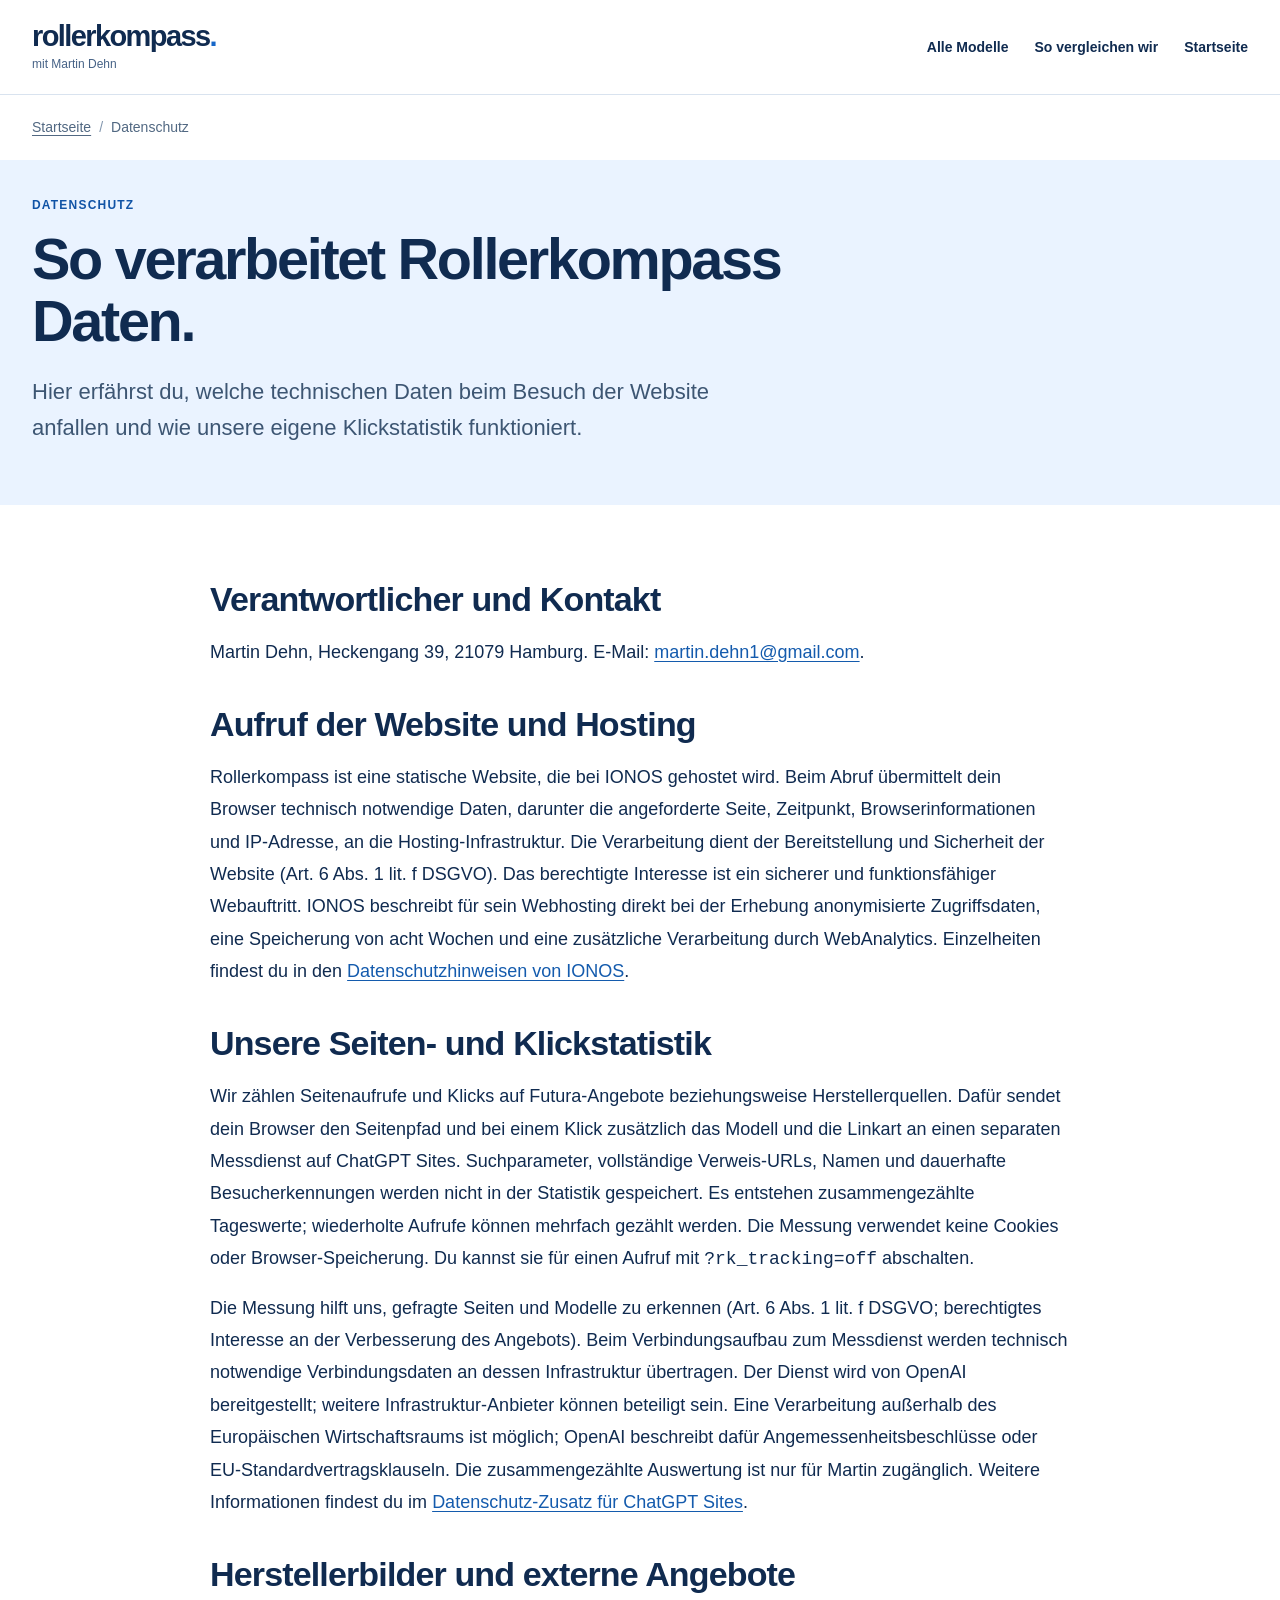
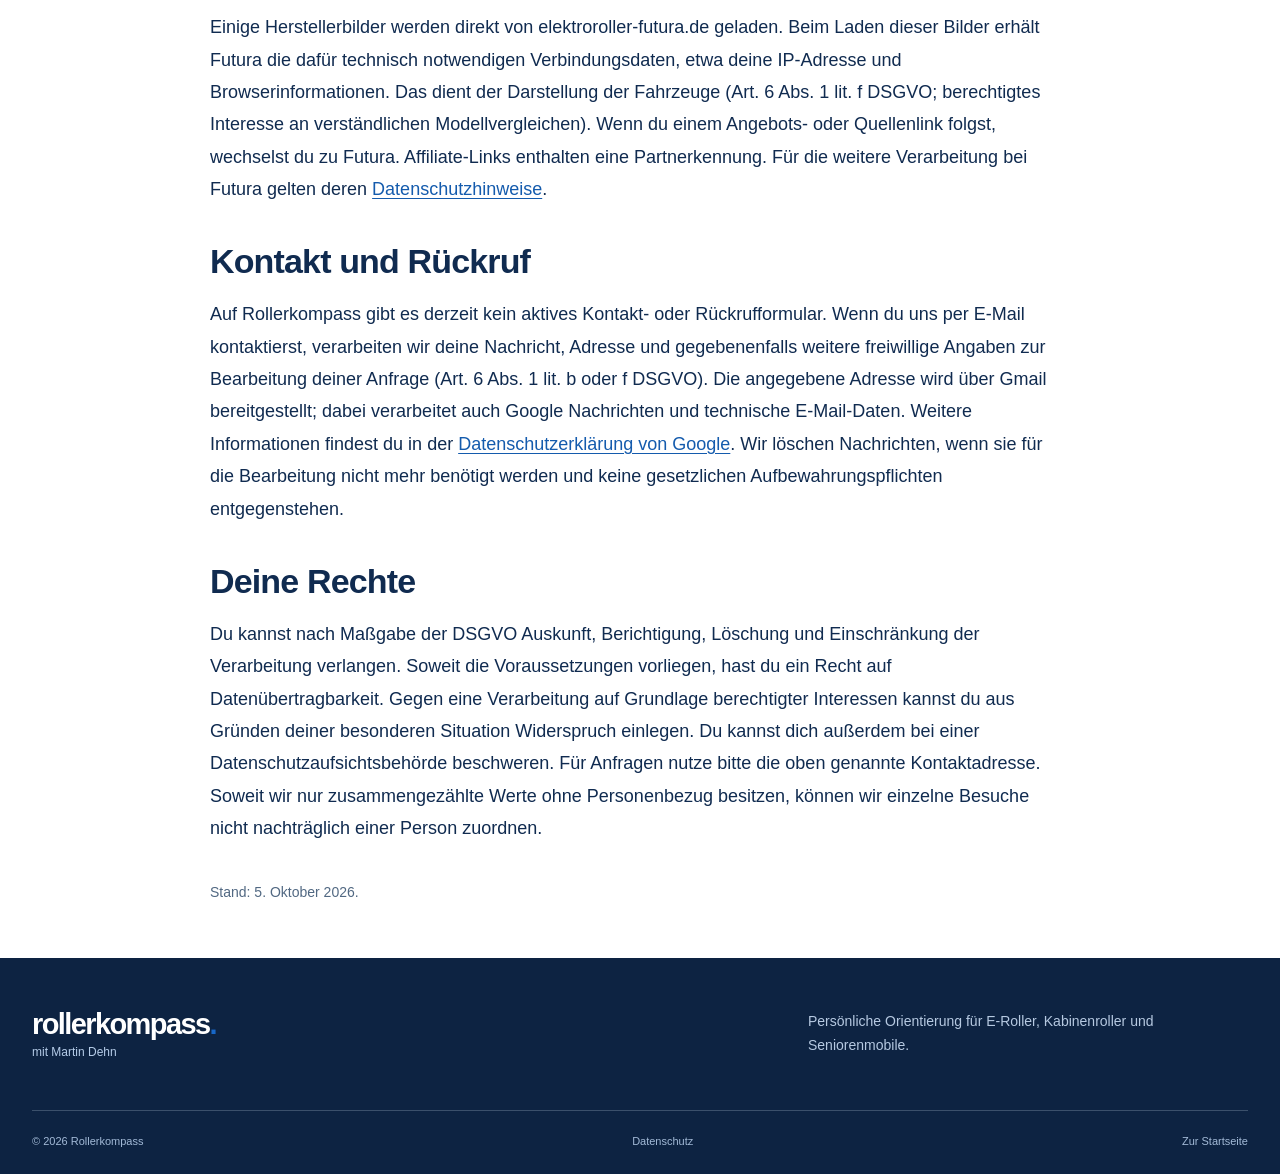
==== datenschutz/index.html @ e36a498e "Publish Rollerkompass privacy notice" ====
<!doctype html>
<html lang="de">
<head>
  <meta charset="utf-8">
  <meta name="viewport" content="width=device-width, initial-scale=1">
  <meta name="robots" content="index,follow">
  <link rel="canonical" href="https://rollerkompass.de/datenschutz/">
  <title>Datenschutz | Rollerkompass</title>
  <meta name="description" content="Informationen zur Datenverarbeitung beim Besuch von Rollerkompass.">
  <link rel="stylesheet" href="/styles.css?v=catalog-20261005b">
</head>
<body>
  <a class="skip-link" href="#inhalt">Zum Inhalt springen</a>
  <header class="page-header"><nav class="nav shell" aria-label="Hauptnavigation"><a class="brand" href="/"><span class="brand-word">rollerkompass<span>.</span></span><small>mit Martin Dehn</small></a><div class="nav-links"><a href="/modelle/">Alle Modelle</a><a href="/so-vergleichen-wir/">So vergleichen wir</a><a href="/">Startseite</a></div></nav></header>
  <main id="inhalt">
    <div class="shell"><nav class="breadcrumbs" aria-label="Brotkrumennavigation"><ol><li><a href="/">Startseite</a></li><li><span aria-current="page">Datenschutz</span></li></ol></nav></div>
    <section class="editorial-hero"><div class="shell"><p class="eyebrow">Datenschutz</p><h1>So verarbeitet Rollerkompass Daten.</h1><p class="editorial-intro">Hier erfährst du, welche technischen Daten beim Besuch der Website anfallen und wie unsere eigene Klickstatistik funktioniert.</p></div></section>
    <div class="shell editorial-body">
      <section><h2>Verantwortlicher und Kontakt</h2><p>Martin Dehn, Heckengang 39, 21079 Hamburg. E-Mail: <a href="mailto:martin.dehn1@gmail.com">martin.dehn1@gmail.com</a>.</p></section>
      <section><h2>Aufruf der Website und Hosting</h2><p>Rollerkompass ist eine statische Website, die bei IONOS gehostet wird. Beim Abruf übermittelt dein Browser technisch notwendige Daten, darunter die angeforderte Seite, Zeitpunkt, Browserinformationen und IP-Adresse, an die Hosting-Infrastruktur. Die Verarbeitung dient der Bereitstellung und Sicherheit der Website (Art. 6 Abs. 1 lit. f DSGVO). Das berechtigte Interesse ist ein sicherer und funktionsfähiger Webauftritt. IONOS beschreibt für sein Webhosting direkt bei der Erhebung anonymisierte Zugriffsdaten, eine Speicherung von acht Wochen und eine zusätzliche Verarbeitung durch WebAnalytics. Einzelheiten findest du in den <a href="https://www.ionos.de/hilfe/datenschutz/datenverarbeitung-durch-ihr-ionos-produktes/ionos-webhosting/" target="_blank" rel="noopener noreferrer">Datenschutzhinweisen von IONOS</a>.</p></section>
      <section><h2>Unsere Seiten- und Klickstatistik</h2><p>Wir zählen Seitenaufrufe und Klicks auf Futura-Angebote beziehungsweise Herstellerquellen. Dafür sendet dein Browser den Seitenpfad und bei einem Klick zusätzlich das Modell und die Linkart an einen separaten Messdienst auf ChatGPT Sites. Suchparameter, vollständige Verweis-URLs, Namen und dauerhafte Besucherkennungen werden nicht in der Statistik gespeichert. Es entstehen zusammengezählte Tageswerte; wiederholte Aufrufe können mehrfach gezählt werden. Die Messung verwendet keine Cookies oder Browser-Speicherung. Du kannst sie für einen Aufruf mit <code>?rk_tracking=off</code> abschalten.</p><p>Die Messung hilft uns, gefragte Seiten und Modelle zu erkennen (Art. 6 Abs. 1 lit. f DSGVO; berechtigtes Interesse an der Verbesserung des Angebots). Beim Verbindungsaufbau zum Messdienst werden technisch notwendige Verbindungsdaten an dessen Infrastruktur übertragen. Der Dienst wird von OpenAI bereitgestellt; weitere Infrastruktur-Anbieter können beteiligt sein. Eine Verarbeitung außerhalb des Europäischen Wirtschaftsraums ist möglich; OpenAI beschreibt dafür Angemessenheitsbeschlüsse oder EU-Standardvertragsklauseln. Die zusammengezählte Auswertung ist nur für Martin zugänglich. Weitere Informationen findest du im <a href="https://openai.com/policies/chatgpt-sites-data-processing-addendum/" target="_blank" rel="noopener noreferrer">Datenschutz-Zusatz für ChatGPT Sites</a>.</p></section>
      <section><h2>Herstellerbilder und externe Angebote</h2><p>Einige Herstellerbilder werden direkt von elektroroller-futura.de geladen. Beim Laden dieser Bilder erhält Futura die dafür technisch notwendigen Verbindungsdaten, etwa deine IP-Adresse und Browserinformationen. Das dient der Darstellung der Fahrzeuge (Art. 6 Abs. 1 lit. f DSGVO; berechtigtes Interesse an verständlichen Modellvergleichen). Wenn du einem Angebots- oder Quellenlink folgst, wechselst du zu Futura. Affiliate-Links enthalten eine Partnerkennung. Für die weitere Verarbeitung bei Futura gelten deren <a href="https://elektroroller-futura.de/info/datenschutzerklaerung" target="_blank" rel="noopener noreferrer">Datenschutzhinweise</a>.</p></section>
      <section><h2>Kontakt und Rückruf</h2><p>Auf Rollerkompass gibt es derzeit kein aktives Kontakt- oder Rückrufformular. Wenn du uns per E-Mail kontaktierst, verarbeiten wir deine Nachricht, Adresse und gegebenenfalls weitere freiwillige Angaben zur Bearbeitung deiner Anfrage (Art. 6 Abs. 1 lit. b oder f DSGVO). Die angegebene Adresse wird über Gmail bereitgestellt; dabei verarbeitet auch Google Nachrichten und technische E-Mail-Daten. Weitere Informationen findest du in der <a href="https://policies.google.com/privacy?hl=de" target="_blank" rel="noopener noreferrer">Datenschutzerklärung von Google</a>. Wir löschen Nachrichten, wenn sie für die Bearbeitung nicht mehr benötigt werden und keine gesetzlichen Aufbewahrungspflichten entgegenstehen.</p></section>
      <section><h2>Deine Rechte</h2><p>Du kannst nach Maßgabe der DSGVO Auskunft, Berichtigung, Löschung und Einschränkung der Verarbeitung verlangen. Soweit die Voraussetzungen vorliegen, hast du ein Recht auf Datenübertragbarkeit. Gegen eine Verarbeitung auf Grundlage berechtigter Interessen kannst du aus Gründen deiner besonderen Situation Widerspruch einlegen. Du kannst dich außerdem bei einer Datenschutzaufsichtsbehörde beschweren. Für Anfragen nutze bitte die oben genannte Kontaktadresse. Soweit wir nur zusammengezählte Werte ohne Personenbezug besitzen, können wir einzelne Besuche nicht nachträglich einer Person zuordnen.</p></section>
      <p class="editorial-note">Stand: 5. Oktober 2026.</p>
    </div>
  </main>
  <footer class="footer"><div class="shell footer-main"><a class="brand footer-brand" href="/"><span class="brand-word">rollerkompass<span>.</span></span><small>mit Martin Dehn</small></a><p>Persönliche Orientierung für E-Roller, Kabinenroller und Seniorenmobile.</p></div><div class="shell footer-bottom"><span>© 2026 Rollerkompass</span><a href="/datenschutz/" aria-current="page">Datenschutz</a><a href="/">Zur Startseite</a></div></footer>
</body>
</html>
---- styles.css ----
/* Rollerkompass — Design 3: persönliche Fahrzeugredaktion. */
* { box-sizing: border-box; }
html { scroll-behavior: smooth; }
body { margin: 0; background: #fff; color: #102b50; -webkit-font-smoothing: antialiased; }
a { color: inherit; text-decoration: none; }
button, input { font: inherit; }
button { color: inherit; cursor: pointer; }
img { max-width: 100%; }
h1, h2, h3, h4, p { overflow-wrap: break-word; }
h1, h2, h3, h4 { margin: 0; }
p { margin: 0 0 16px; }
::selection { background: #1767c8; color: #fff; }
:where(a, button, input, summary):focus-visible { outline: 3px solid #1767c8; outline-offset: 4px; }
.sr-only { position: absolute; width: 1px; height: 1px; padding: 0; margin: -1px; overflow: hidden; clip: rect(0,0,0,0); white-space: nowrap; border: 0; }
.button, .nav-cta, .round-action, .show-all { display: inline-flex; align-items: center; justify-content: center; gap: 12px; padding: 12px 24px; border: 1px solid transparent; font-weight: 750; transition: background .16s, border-color .16s; }
.button-primary, .nav-cta { background: #1767c8; color: #fff; }
.button-primary:hover, .nav-cta:hover { background: #1053a6; }
.button-secondary { background: #fff; border-color: #b7cbe4; color: #1053a6; }
.button-dark { background: #102b50; color: #fff; }
.button-cream { background: #fff; color: #102b50; }
.button-light-on-dark { border-color: #6883a7; color: #fff; }
.button-light-on-dark:hover { background: #ffffff12; }
.compact-button { min-height: 46px; padding: 10px 18px; font-size: 13px; }
.brand { display: flex; white-space: nowrap; }
.brand-word { font-weight: 850; line-height: 1; color: #102b50; }
.brand-word span { color: #1767c8; }
.nav { display: flex; align-items: center; justify-content: space-between; }
.nav-links { display: flex; align-items: center; font-weight: 650; }
.nav-links a:hover { color: #1767c8; }
.hero-copy { min-width: 0; }
.hero h1 { margin: 0; }
.hero h1 span { display: block; }
.hero-actions { display: flex; }
.trust-strip { display: grid; grid-template-columns: repeat(3, 1fr); align-items: center; }

/* Design 3: personal editorial advice, white and confident blue. */
:root {
  --petrol: #102b50;
  --petrol-deep: #0d2342;
  --orange: #1767c8;
  --orange-dark: #1053a6;
  --cream: #ffffff;
  --paper: #f6f9fd;
  --sand: #e6f0fc;
  --sand-light: #edf4fc;
  --ink: #102b50;
  --muted: #50627a;
  --line: #d9e3ef;
  --white: #ffffff;
}
body { font-family: "Avenir Next", "Segoe UI", Arial, sans-serif; line-height: 1.5; }
h1, h2, h3, h4, .brand-word { font-family: inherit !important; }
.shell { width: min(1320px, calc(100% - 64px)); margin-inline: auto; }
.skip-link { position: fixed; z-index: 100; top: 8px; left: 8px; transform: translateY(-160%); padding: 12px 20px; background: var(--petrol); color: #fff; border-radius: 8px; }
.skip-link:focus { transform: none; }
[id] { scroll-margin-top: 24px; }
.button, .nav-cta, .show-all { min-height: 52px; border-radius: 999px; font-size: 14px; font-weight: 750; }
.nav { height: 94px; border: 0; gap: 28px; }
.brand { flex-direction: column; align-items: flex-start; gap: 4px; }
.brand-word { font-size: 29px; letter-spacing: -.055em; }
.brand small { max-width: none; color: #466286; font-size: 12px; font-weight: 500; letter-spacing: 0; }
.nav-links { color: var(--petrol); font-size: 14px; gap: 26px; }
.nav-links a:nth-child(4) { display: inline; }
.nav-cta { padding-inline: 23px; font-size: 13px; min-height: 46px; }
.mobile-nav { display: none; position: relative; }
.hero { min-height: auto; background: #fff; }
.hero-surface { background: #eaf3ff; }
.hero-grid { min-height: 0; padding-block: 38px; display: grid; grid-template-columns: minmax(0, .88fr) minmax(0, 1.45fr); gap: 36px; align-items: center; }
.hello-label { display: inline-block; margin: 0 0 22px; padding: 8px 13px; border-radius: 8px; background: #d6ece5; color: #173d4d; font-size: 12px; font-weight: 800; letter-spacing: .09em; text-transform: uppercase; }
.hero h1 { max-width: 540px; font-size: clamp(36px, 3.7vw, 53px); line-height: 1.09; font-weight: 800; letter-spacing: -.045em; }
.hero h1 span { color: var(--petrol); margin-top: 3px; }
.hero-intro { margin-top: 23px; color: #344e70; font-size: 17px; line-height: 1.65; max-width: 440px; }
.hero-actions { margin-top: 26px; align-items: flex-start; flex-direction: column; gap: 17px; }
.hero-actions .button { padding-inline: 23px; }
.hero-about { color: var(--orange-dark); font-size: 15px; font-weight: 650; text-underline-offset: 5px; }
.hero-about:hover { text-decoration: underline; }
.hero-about span { margin-left: 12px; }
.hero-photo { min-width: 0; margin: 0; overflow: hidden; border-radius: 22px; background: #fff; box-shadow: 0 8px 28px #1239680a; }
.hero-photo img { display: block; width: 100%; height: auto; aspect-ratio: 1 / 1; object-fit: cover; object-position: 50% 75%; }
.hero-photo figcaption { display: flex; align-items: center; flex-wrap: wrap; gap: 4px 10px; padding: 11px 16px; color: #415a78; font-size: 14px; line-height: 1.45; }
.hero-photo figcaption strong { color: #183c68; }
.trust-strip { min-height: 65px; border: 0; gap: 18px; color: #596b82; font-size: 13px; }
.trust-strip > * { text-align: center; }
.trust-strip strong { font-weight: 750; }
.trust-strip a:hover { text-decoration: underline; text-underline-offset: 4px; }
@media (max-width: 1100px) {
 .nav-links { gap: 16px; font-size: 13px; }
 .brand-word { font-size: 25px; }
 .nav-cta { padding-inline: 15px; font-size: 12px; }
 .hero-grid { grid-template-columns: minmax(0, .95fr) minmax(0, 1.25fr); gap: 26px; }
 .hero h1 { font-size: 39px; }
}
@media (max-width: 900px) {
 .shell { width: calc(100% - 40px); }
 .nav { height: 80px; gap: 16px; }
 .nav-links { display: none; }
 .nav-cta { margin-left: auto; }
 .mobile-nav { display: block; }
 .mobile-nav summary { display: flex; gap: 8px; align-items: center; min-height: 44px; padding: 8px 12px; border: 1px solid var(--line); border-radius: 9px; cursor: pointer; font-size: 14px; font-weight: 700; list-style: none; }
 .mobile-nav summary::-webkit-details-marker { display: none; }
 .mobile-nav > div { position: absolute; top: calc(100% + 10px); right: 0; z-index: 20; width: 250px; padding: 10px; border: 1px solid var(--line); border-radius: 14px; box-shadow: 0 12px 40px #12396821; background: #fff; }
 .mobile-nav a { display: block; padding: 12px; font-size: 15px; border-radius: 7px; }
 .mobile-nav a:hover { background: var(--paper); }
 .hero-grid { grid-template-columns: 1fr; padding-block: 32px; gap: 28px; }
 .hero h1 { max-width: 660px; font-size: clamp(35px, 6.7vw, 54px); }
 .hero-intro { max-width: 580px; font-size: 17px; margin-top: 18px; }
 .hero-actions { flex-direction: row; flex-wrap: wrap; align-items: center; gap: 20px; margin-top: 22px; }
 .hello-label { margin-bottom: 17px; }
 .hero-photo { max-width: 100%; }
 .trust-strip { font-size: 12px; }
}
@media (max-width: 560px) {
 .shell { width: calc(100% - 32px); }
 .nav { height: 74px; gap: 12px; }
 .brand-word { font-size: 24px; }
 .brand small { display: block; font-size: 11px; }
 .nav-cta { display: none; }
 .mobile-nav { margin-left: auto; }
 .hero-grid { padding-top: 28px; padding-bottom: 24px; gap: 24px; }
 .hero h1 { font-size: clamp(32px, 8.8vw, 43px); line-height: 1.1; }
 .hero-intro { font-size: 16px; line-height: 1.6; }
 .hero-actions { flex-direction: column; align-items: flex-start; gap: 15px; }
 .hero-actions .button { padding-inline: 19px; font-size: 13px; min-height: 50px; }
 .hero-photo { border-radius: 15px; }
 .hero-photo figcaption { padding: 10px 12px; font-size: 14px; }
 .trust-strip { grid-template-columns: 1fr; gap: 5px; padding-block: 15px; min-height: 0; }
 .trust-strip > * { padding: 0; text-align: left; }
}
@media (prefers-reduced-motion: reduce) {
 html { scroll-behavior: auto; }
 *, *::before, *::after { animation: none !important; transition: none !important; }
}

/* Editorial sections */
.section { padding: 80px 0; }
.eyebrow { margin: 0 0 14px; color: var(--orange-dark); font-size: 12px; font-weight: 800; letter-spacing: .1em; text-transform: uppercase; }
.eyebrow-light { color: #aed1ff; }
.section-heading { margin-bottom: 34px; }
.section-heading h2, .decision-intro h2, .martin-copy h2, .transparency-card h2, .final-cta h2 { font-size: clamp(30px, 3.35vw, 44px); line-height: 1.13; font-weight: 800; letter-spacing: -.04em; }
.section-heading > p, .split-heading > p { max-width: 690px; margin: 18px 0 0; color: var(--muted); font-size: 16px; line-height: 1.7; }
.split-heading { display: grid; grid-template-columns: minmax(0, 1.25fr) minmax(0, .85fr); align-items: end; gap: 60px; }
.split-heading > p { margin: 0; }
.text-link { color: var(--orange-dark); font-size: 14px; font-weight: 750; }
.text-link:hover { text-decoration: underline; text-underline-offset: 4px; }
.path-section { padding: 52px 0 70px; background: #fff; }
.path-section .section-heading { margin-bottom: 28px; }
.path-grid { display: grid; grid-template-columns: repeat(3, minmax(0, 1fr)); gap: 18px; }
.path-card { min-width: 0; min-height: 228px; padding: 26px 22px; position: relative; display: grid; grid-template-columns: 1.1fr .9fr; align-items: center; gap: 10px; overflow: hidden; border-radius: 18px; background: #eaf3ff; border: 1px solid #e1ecfa; transition: border-color .16s, background .16s; }
.path-card:nth-child(2) { background: #edf6f3; border-color: #e1ece7; }
.path-card:nth-child(3) { background: #eef0fa; border-color: #e4e6f0; }
.path-card:hover { border-color: #6c9ad4; }
.path-card h3 { font-size: clamp(23px, 2.1vw, 29px); line-height: 1.1; letter-spacing: -.035em; }
.path-card p { margin: 12px 0 20px; color: #46617f; font-size: 13px; line-height: 1.5; }
.path-card strong { display: inline-flex; align-items: center; justify-content: center; height: 40px; width: 40px; border: 1px solid #bfd2e9; background: #fff; border-radius: 50%; font-size: 22px; color: #1053a6; }
.path-card img { width: 100%; height: 172px; object-fit: contain; mix-blend-mode: multiply; }
.other-models { margin: 24px 0 0; display: flex; align-items: center; flex-wrap: wrap; gap: 10px 20px; font-size: 14px; color: var(--muted); }
.other-models a { color: var(--orange-dark); font-weight: 700; text-decoration: underline; text-underline-offset: 4px; }

/* Model reports */
.cabin-section { background: var(--paper); }
.cabin-heading { max-width: 790px; }
.cabin-lead-card { display: grid; grid-template-columns: minmax(0, 1fr) minmax(0, 1.1fr); border: 1px solid var(--line); border-radius: 22px; overflow: hidden; background: #fff; }
.cabin-lead-visual { min-width: 0; min-height: 490px; padding: 40px 24px; position: relative; display: grid; place-items: center; background: #e5effb; }
.cabin-lead-visual img { width: 100%; height: 400px; object-fit: contain; mix-blend-mode: multiply; }
.cabin-lead-visual > span, .cabin-pick-visual > span { position: absolute; top: 20px; left: 20px; max-width: calc(100% - 40px); padding: 7px 12px; border-radius: 999px; background: #fff; color: #23466f; font-size: 11px; font-weight: 750; line-height: 1.5; }
.cabin-lead-content { padding: clamp(26px, 3.4vw, 46px); }
.source-row { display: flex; flex-wrap: wrap; justify-content: space-between; gap: 8px 14px; color: #576b84; font-size: 10px; font-weight: 750; letter-spacing: .04em; }
.cabin-lead-content h3 { margin: 18px 0 12px; font-size: clamp(30px, 3vw, 43px); line-height: 1.15; letter-spacing: -.04em; }
.lead-verdict { color: #405979; font-size: 17px; line-height: 1.65; }
.cabin-spec-grid { margin: 25px 0 0; display: grid; grid-template-columns: repeat(2, minmax(0, 1fr)); gap: 1px; background: var(--line); border: 1px solid var(--line); border-radius: 12px; overflow: hidden; }
.cabin-spec-grid > div { min-width: 0; min-height: 72px; padding: 13px 16px; background: #fff; }
.cabin-spec-grid dt { color: #64768e; font-size: 11px; }
.cabin-spec-grid dd { margin: 4px 0 0; font-size: 14px; font-weight: 750; }
.honest-note { margin-top: 20px; padding: 15px 18px; border-left: 3px solid var(--orange); background: #f0f6fe; border-radius: 0 10px 10px 0; }
.honest-note strong { font-size: 12px; }
.honest-note p { margin: 6px 0 0; color: #4c627e; font-size: 13px; line-height: 1.6; }
.card-actions { margin-top: 24px; display: flex; align-items: center; flex-wrap: wrap; gap: 15px 20px; }
.affiliate-note { display: block; margin-top: 12px; color: #61728a; font-size: 11px; line-height: 1.5; }
.cabin-picks { display: grid; grid-template-columns: repeat(2, minmax(0, 1fr)); gap: 22px; margin-top: 24px; }
.cabin-pick-card { min-width: 0; overflow: hidden; background: #fff; border: 1px solid var(--line); border-radius: 18px; }
.cabin-pick-visual { min-height: 278px; position: relative; padding: 40px 22px 16px; display: grid; place-items: center; background: #edf3fa; }
.cabin-pick-card:nth-child(even) .cabin-pick-visual { background: #edf5f3; }
.cabin-pick-visual img { height: 226px; width: 100%; object-fit: contain; mix-blend-mode: multiply; }
.product-monogram { color: #55749b; font-size: 90px; font-weight: 800; letter-spacing: -.07em; }
.cabin-pick-content { padding: 27px; }
.pick-title-row { display: flex; align-items: start; justify-content: space-between; gap: 16px; }
.pick-title-row small { font-size: 10px; color: #587194; letter-spacing: .07em; }
.pick-title-row h3 { margin-top: 4px; font-size: 29px; line-height: 1.15; letter-spacing: -.035em; }
.pick-title-row > strong { font-size: 20px; white-space: nowrap; }
.cabin-pick-content > p { margin: 15px 0; color: var(--muted); font-size: 15px; line-height: 1.65; }
.cabin-pick-content ul { display: flex; flex-wrap: wrap; gap: 7px; margin: 0; padding: 0; list-style: none; }
.cabin-pick-content li { padding: 6px 10px; background: #f3f7fc; border: 1px solid var(--line); border-radius: 6px; font-size: 12px; }
.pick-caveat { border-top: 1px solid var(--line); padding-top: 17px; margin-top: 19px; color: #566b83; font-size: 13px; line-height: 1.65; }
.pick-caveat strong { color: var(--petrol); }
.pick-links { margin-top: 20px; display: flex; justify-content: space-between; flex-wrap: wrap; gap: 14px; color: var(--orange-dark); font-size: 14px; font-weight: 750; }
.pick-links a:hover { text-decoration: underline; }
.pick-links small { display: block; color: #687a90; font-size: 10px; font-weight: 500; }
.cabin-checklist { margin-top: 26px; padding: clamp(26px, 4vw, 46px); display: grid; grid-template-columns: minmax(0, .85fr) minmax(0, 1.15fr); gap: 24px 60px; background: #e6effb; border-radius: 18px; }
.cabin-checklist h3 { font-size: clamp(27px, 2.6vw, 36px); line-height: 1.2; letter-spacing: -.035em; }
.cabin-checklist ol { padding: 0; margin: 0; list-style: none; }
.cabin-checklist li { padding: 17px 0; display: grid; grid-template-columns: 32px 1fr; gap: 14px; border-top: 1px solid #c6d7ec; }
.cabin-checklist li > span { color: var(--orange-dark); font-size: 12px; font-weight: 800; }
.cabin-checklist li strong { font-size: 15px; }
.cabin-checklist li p { margin: 6px 0 0; color: #4c627e; font-size: 14px; line-height: 1.6; }
.legal-note { grid-column: 1 / -1; margin: 0; color: #516b8d; font-size: 11px; line-height: 1.65; }
.legal-note a { text-decoration: underline; text-underline-offset: 3px; }

/* Interactive model collection */
.models-section { background: #fff; }
.explorer-toolbar { display: flex; align-items: flex-start; gap: 20px; justify-content: space-between; padding-top: 24px; border-top: 1px solid var(--line); }
.category-tabs { display: flex; flex-wrap: wrap; gap: 8px; }
.category-tab { min-height: 44px; padding: 10px 14px; background: #fff; color: #395271; border: 1px solid var(--line); border-radius: 999px; font-size: 12px; font-weight: 650; }
.category-tab:hover { border-color: #83a9d6; }
.category-tab span { color: #6e819a; margin-left: 4px; }
.category-tab.active { border-color: var(--orange); background: var(--orange); color: #fff; }
.category-tab.active span { color: #e8f2ff; }
.model-search { flex: 0 0 240px; min-height: 46px; padding: 8px 15px; display: flex; gap: 8px; align-items: center; border: 1px solid #b9cbe1; border-radius: 10px; }
.model-search:focus-within { outline: 2px solid var(--orange); outline-offset: 2px; }
.model-search input { min-width: 0; width: 100%; border: 0; background: transparent; color: var(--ink); font-size: 14px; outline: 0; }
.model-search span:last-child { color: var(--orange); font-size: 23px; line-height: 1; }
.explorer-result { color: #62758f; font-size: 13px; margin: 24px 0 18px; }
.product-grid { display: grid; grid-template-columns: repeat(3, minmax(0, 1fr)); gap: 22px; }
.product-card { min-width: 0; overflow: hidden; border: 1px solid var(--line); border-radius: 16px; background: #fff; }
.product-visual { position: relative; min-height: 280px; padding: 55px 20px 20px; display: grid; place-items: center; background: #eef3fa; border-bottom: 1px solid var(--line); }
.product-visual img { width: 100%; height: 210px; object-fit: contain; mix-blend-mode: multiply; }
.accent-cabin, .accent-blue { background: #eaf2fd; }
.accent-lime, .accent-mint { background: #edf5f1; }
.accent-orange, .accent-sand { background: #f0f3f8; }
.accent-red, .accent-violet { background: #f1eff8; }
.product-badges { position: absolute; z-index: 1; inset: 14px 14px auto; display: flex; align-items: start; justify-content: space-between; gap: 10px; }
.product-badges > span { max-width: 56%; padding: 7px 9px; border-radius: 6px; background: #ffffffed; color: #426080; font-size: 9px; line-height: 1.45; font-weight: 650; }
.compare-toggle { min-height: 36px; padding: 8px 10px; border: 1px solid #9ab5d6; border-radius: 8px; background: #fff; color: #174d8d; font-size: 11px; font-weight: 750; }
.compare-toggle.selected { background: #1767c8; border-color: #1767c8; color: #fff; }
.product-body { padding: 24px; }
.product-category { font-size: 11px; font-weight: 750; color: var(--orange-dark); margin: 0 0 8px; }
.product-body h3 { font-size: 27px; line-height: 1.15; letter-spacing: -.03em; }
.product-fullname { min-height: 44px; margin: 10px 0 0; font-size: 13px; line-height: 1.6; color: #61738d; }
.product-recommendation { margin: 15px 0 0; padding-top: 14px; border-top: 1px solid var(--line); font-size: 13px; line-height: 1.65; color: #435c7b; }
.quick-specs { display: flex; flex-wrap: wrap; gap: 6px; margin-top: 18px; }
.quick-specs:empty { display: none; }
.quick-specs span { padding: 7px 9px; border: 1px solid var(--line); border-radius: 6px; background: #f6f9fd; font-size: 11px; }
.product-footer { margin-top: 23px; padding-top: 18px; border-top: 1px solid var(--line); display: flex; flex-wrap: wrap; align-items: end; justify-content: space-between; gap: 14px; }
.product-footer > div:first-child { display: grid; gap: 3px; }
.product-footer small { color: #62748c; font-size: 10px; max-width: 150px; }
.product-footer strong { font-size: 23px; font-weight: 750; }
.product-actions { display: flex; flex-wrap: wrap; gap: 7px; }
.round-action { min-height: 40px; padding: 8px 11px; border: 1px solid #bfd0e5; color: #1053a6; border-radius: 8px; font-size: 12px; font-weight: 700; }
.round-action-dark { background: #eaf3ff; }
.round-action:hover { border-color: #1767c8; }
.product-affiliate { margin: 10px 0 0; font-size: 11px; color: #657991; }
.show-all { display: flex; width: fit-content; margin: 30px auto 0; border: 1px solid #a6bfdf; background: #fff; color: var(--orange-dark); }
.empty-state { padding: 50px 20px; display: grid; place-items: center; gap: 10px; background: var(--paper); border-radius: 14px; text-align: center; }
.empty-state span { color: var(--muted); font-size: 14px; }
.empty-state button { min-height: 44px; margin-top: 7px; border: 0; padding: 10px 20px; border-radius: 999px; background: #1767c8; color: #fff; }
.price-note { max-width: 900px; margin: 26px 0 0; font-size: 12px; color: #60728b; line-height: 1.7; }
.compare-panel { margin-top: 30px; padding: clamp(24px, 3.6vw, 46px); background: #102b50; border-radius: 18px; color: #fff; }
.compare-panel-head { display: flex; align-items: start; justify-content: space-between; gap: 20px; }
.compare-panel-head h3 { max-width: 670px; font-size: 28px; line-height: 1.2; letter-spacing: -.025em; }
.compare-panel-head button { min-height: 42px; padding: 9px 13px; border: 1px solid #6d87a9; background: transparent; color: #d3e6ff; border-radius: 8px; font-size: 12px; }
.compare-columns { display: grid; grid-template-columns: repeat(3, minmax(0, 1fr)); gap: 14px; margin-top: 25px; }
.compare-columns article { min-width: 0; padding: 22px; border: 1px solid #486384; border-radius: 12px; background: #ffffff05; }
.compare-columns article > span { font-size: 11px; color: #a9cafa; }
.compare-columns h4 { margin: 8px 0 20px; font-size: 23px; }
.compare-columns dl { margin: 0; }
.compare-columns dl div { padding: 11px 0; display: grid; grid-template-columns: 75px 1fr; gap: 10px; border-top: 1px solid #3f5877; }
.compare-columns dt { color: #b5c9e1; font-size: 12px; }
.compare-columns dd { margin: 0; font-size: 13px; overflow-wrap: anywhere; }
.compare-columns a { display: inline-block; margin-top: 18px; color: #c3ddff; font-size: 13px; text-decoration: underline; }
.compare-hint { margin: 20px 0 0; font-size: 12px; color: #b5c9e1; }

/* Advice, author and source transparency */
.decision-section { background: #102b50; color: #fff; }
.decision-shell { display: grid; grid-template-columns: minmax(0, 1fr) minmax(0, 1fr); gap: 80px; }
.decision-intro p:not(.eyebrow) { color: #c0d3eb; font-size: 16px; margin: 23px 0 0; line-height: 1.75; }
.decision-intro .button { margin-top: 28px; }
.decision-questions { padding: 0; margin: 0; list-style: none; }
.decision-questions li { display: grid; grid-template-columns: 38px 1fr; gap: 14px; padding: 26px 0; border-top: 1px solid #4a6280; }
.decision-questions li:last-child { border-bottom: 1px solid #4a6280; }
.decision-questions li > span { color: #a4caff; font-size: 12px; font-weight: 750; }
.decision-questions h3 { font-size: 25px; letter-spacing: -.025em; line-height: 1.2; }
.decision-questions p { margin: 10px 0 0; color: #b9cde5; font-size: 14px; line-height: 1.75; }
.market-section { background: #fff; }
.market-grid { display: grid; grid-template-columns: repeat(4, minmax(0, 1fr)); gap: 18px; }
.market-grid > a { min-width: 0; padding: 25px; display: flex; flex-direction: column; background: #f5f8fc; border: 1px solid var(--line); border-radius: 14px; }
.market-grid > a:hover { border-color: #8dadd5; }
.market-index { font-size: 12px; color: #7186a0; margin-bottom: 24px; }
.market-grid small { font-size: 11px; color: var(--orange-dark); font-weight: 650; }
.market-grid h3 { margin: 9px 0 15px; font-size: 25px; line-height: 1.18; letter-spacing: -.03em; }
.market-grid p { font-size: 13px; color: var(--muted); line-height: 1.65; }
.market-grid strong { margin-top: auto; padding-top: 20px; font-size: 13px; }
.market-grid em { display: block; margin-top: 16px; padding-top: 14px; border-top: 1px solid var(--line); color: var(--orange-dark); font-size: 12px; font-style: normal; }
.martin-section { background: #edf4fc; }
.martin-grid { display: grid; grid-template-columns: minmax(0, .85fr) minmax(0, 1.15fr); align-items: center; gap: 80px; }
.martin-panel { min-height: 390px; display: flex; flex-direction: column; justify-content: space-between; padding: 36px; background: #fff; border: 1px solid #dce7f4; border-radius: 22px; }
.portrait-letter { display: grid; place-items: center; width: 65px; height: 65px; border-radius: 50%; background: #e5f0ff; color: #1767c8; font-size: 30px; font-weight: 800; }
.martin-panel > p { margin: 25px 0; font-size: clamp(25px, 2.8vw, 36px); font-weight: 750; line-height: 1.25; letter-spacing: -.035em; }
.martin-panel > div { display: grid; gap: 5px; }
.martin-panel strong { font-size: 13px; }
.martin-panel small { color: #5f7899; font-size: 10px; letter-spacing: .07em; }
.martin-copy h2 { margin-bottom: 22px; }
.martin-copy > p:not(.eyebrow) { font-size: 16px; line-height: 1.75; color: #48607e; }
.martin-copy .martin-lead { color: #153c6b; font-size: 19px; font-weight: 650; }
.martin-facts { margin: 27px 0 0; }
.martin-facts > div { padding: 15px 0; border-top: 1px solid #cbdced; display: grid; grid-template-columns: 125px 1fr; gap: 20px; }
.martin-facts dt { font-size: 13px; font-weight: 750; }
.martin-facts dd { margin: 0; font-size: 13px; color: #536b87; }
.guide-section { background: #fff; }
.guide-grid { display: grid; grid-template-columns: repeat(3, minmax(0, 1fr)); gap: 20px; }
.guide-grid article { min-width: 0; min-height: 295px; padding: 29px; border-top: 3px solid #1767c8; background: #f4f8fd; border-radius: 0 0 14px 14px; }
.guide-grid span { color: #1e5fa9; font-size: 11px; font-weight: 750; letter-spacing: .06em; }
.guide-grid h3 { font-size: 26px; line-height: 1.2; letter-spacing: -.03em; margin: 21px 0 18px; }
.guide-grid p { padding-top: 17px; border-top: 1px solid var(--line); margin: 0; color: #516983; font-size: 14px; line-height: 1.7; }
.transparency-section { padding-top: 0; }
.transparency-card { padding: clamp(26px, 4.5vw, 55px); display: grid; grid-template-columns: minmax(0, 1fr) minmax(0, 1fr); gap: 60px; background: #eff5fc; border: 1px solid #dae7f5; border-radius: 18px; }
.transparency-card .eyebrow { color: var(--orange-dark); }
.transparency-card h2 { font-size: clamp(29px, 3vw, 38px); }
.transparency-card > div:last-child p { color: #48617f; font-size: 15px; line-height: 1.8; }
.transparency-card > div:last-child p:last-child { margin-bottom: 0; }
.final-cta { background: #1767c8; color: #fff; padding: 70px 0; }
.final-cta-inner > p { color: #d4e7ff; font-size: 12px; letter-spacing: .07em; margin-bottom: 18px; }
.final-cta h2 { max-width: 880px; }
.final-cta-inner > div { display: flex; gap: 14px; flex-wrap: wrap; margin-top: 28px; }
.final-cta .button-dark { background: #fff; color: #1053a6; }
.final-cta .button-cream { border-color: #94bced; background: transparent; color: #fff; }
.footer { background: #0d2342; color: #fff; padding: 52px 0 26px; }
.footer-main { display: grid; grid-template-columns: 1fr 1fr; gap: 30px; }
.footer .brand-word { color: #fff; }
.footer .brand small { color: #b5cce8; }
.footer-main > p { max-width: 440px; justify-self: end; color: #b6c9e1; font-size: 14px; line-height: 1.7; }
.footer-links { grid-column: 1 / -1; display: flex; flex-wrap: wrap; gap: 14px 28px; border-top: 1px solid #3b506b; padding-top: 27px; color: #cfddf0; font-size: 13px; }
.footer-links a:hover { text-decoration: underline; }
.footer-bottom { margin-top: 36px; padding-top: 22px; display: flex; justify-content: space-between; gap: 18px; border-top: 1px solid #3b506b; color: #a3bad7; font-size: 11px; }

/* Smaller screens keep the photo uncropped and every navigation item reachable. */
@media (max-width: 1100px) {
 .path-card { padding: 22px 18px; }
 .path-card h3 { font-size: 24px; }
 .product-grid { grid-template-columns: repeat(2, minmax(0, 1fr)); }
 .market-grid { grid-template-columns: repeat(2, minmax(0, 1fr)); }
 .explorer-toolbar { flex-direction: column-reverse; }
 .model-search { flex: auto; width: min(420px, 100%); }
 .split-heading, .martin-grid, .decision-shell { gap: 40px; }
 .compare-columns article { padding: 16px; }
 .compare-columns dl div { grid-template-columns: 1fr; gap: 4px; }
}
@media (max-width: 900px) {
 .section { padding: 62px 0; }
 .path-section { padding: 38px 0 52px; }
 .path-grid { gap: 12px; }
 .path-card { grid-template-columns: 1fr; gap: 16px; padding: 22px; }
 .path-card img { height: 145px; grid-row: 1; }
 .path-card p { min-height: 40px; }
 .split-heading, .cabin-lead-card, .cabin-checklist, .decision-shell, .martin-grid, .transparency-card { grid-template-columns: 1fr; gap: 28px; }
 .cabin-lead-card { gap: 0; }
 .cabin-lead-visual { min-height: 390px; }
 .cabin-lead-visual img { height: 340px; }
 .section-heading > p, .split-heading > p { margin-top: 0; }
 .cabin-heading > p { margin-top: 18px; }
 .guide-grid { grid-template-columns: 1fr; }
 .guide-grid article { min-height: 0; }
 .compare-columns { grid-template-columns: 1fr; }
 .compare-columns dl div { grid-template-columns: 90px 1fr; gap: 12px; }
 .martin-panel { min-height: 330px; }
 .transparency-section { padding-top: 0; }
}
@media (max-width: 620px) {
 .section { padding: 48px 0; }
 .path-section { padding-top: 32px; }
 .section-heading { margin-bottom: 26px; }
 .section-heading h2, .decision-intro h2, .martin-copy h2, .transparency-card h2, .final-cta h2 { font-size: 31px; }
 .path-grid { grid-template-columns: 1fr; gap: 14px; }
 .path-card { grid-template-columns: 1.15fr .85fr; padding: 23px; min-height: 210px; gap: 16px; }
 .path-card img { grid-row: auto; height: 160px; }
 .path-card h3 { font-size: 26px; }
 .path-card p { min-height: 0; }
 .cabin-picks, .product-grid, .market-grid { grid-template-columns: 1fr; }
 .cabin-lead-visual { min-height: 320px; }
 .cabin-lead-visual img { height: 280px; }
 .cabin-lead-content, .cabin-pick-content, .product-body { padding: 23px; }
 .cabin-pick-visual { min-height: 250px; }
 .cabin-pick-visual img { height: 205px; }
 .pick-title-row { flex-wrap: wrap; gap: 10px; }
 .cabin-spec-grid div { padding: 12px; }
 .category-tabs { flex-wrap: nowrap; max-width: 100%; overflow-x: auto; padding: 5px 2px 12px; }
 .category-tab { flex: 0 0 auto; }
 .explorer-toolbar { gap: 12px; }
 .model-search { width: 100%; }
 .compare-panel-head { flex-direction: column; }
 .compare-columns h4 { font-size: 23px; }
 .martin-facts > div { grid-template-columns: 1fr; gap: 5px; }
 .martin-panel { padding: 27px; }
 .final-cta { padding: 52px 0; }
 .final-cta-inner > div { flex-direction: column; align-items: flex-start; }
 .footer-main { grid-template-columns: 1fr; gap: 25px; }
 .footer-main > p { justify-self: start; }
 .footer-links { grid-column: auto; }
 .footer-bottom { flex-direction: column; }
 .transparency-section { padding-top: 0; }
}

/* Original photography: responsive images retain their full composition. */
.martin-portrait { margin: 0; overflow: hidden; background: #fff; border: 1px solid #dce7f4; border-radius: 22px; }
.martin-portrait img { display: block; width: 100%; height: auto; }
.martin-portrait figcaption { display: grid; gap: 5px; padding: 18px 22px; font-size: 14px; line-height: 1.5; color: #48607e; }
.martin-portrait figcaption strong { font-size: 18px; color: #153c6b; }
.practice-photos { margin-top: 64px; }
.practice-photos h3 { margin: 0 0 14px; font-size: clamp(28px, 3.5vw, 42px); line-height: 1.15; letter-spacing: -.03em; }
.practice-photos .section-heading > p:last-child { max-width: 650px; font-size: 16px; line-height: 1.65; color: #48607e; }
.practice-photo-grid { columns: 3; column-gap: 22px; }
.practice-photo-grid figure { break-inside: avoid; margin: 0 0 22px; overflow: hidden; border: 1px solid #dce7f4; border-radius: 16px; background: #fff; }
.practice-photo-grid img { display: block; width: 100%; height: auto; }
.practice-photo-grid figcaption { padding: 14px 16px; font-size: 16px; line-height: 1.5; font-weight: 600; color: #183c68; }
.photo-archive-note { max-width: 780px; margin: 16px 0 0; font-size: 14px; line-height: 1.65; color: #48607e; }
@media (max-width: 900px) { .practice-photo-grid { columns: 2; } }
@media (max-width: 540px) { .practice-photo-grid { columns: 1; } .practice-photos { margin-top: 40px; } }

/* A separate photo print keeps the inset sharp and its caption accessible. */
.hero-photo-stage { position: relative; isolation: isolate; background: #eaf3ff; }
.hero-photo-stage .hero-photo-main { aspect-ratio: 1 / 1; object-fit: contain; object-position: center; }
.hero-photo-inset { position: absolute; z-index: 1; top: 4%; left: 3%; width: 30%; max-width: 225px; margin: 0; padding: clamp(5px, 1vw, 9px); overflow: hidden; background: #fffefb; border: 1px solid #e9e8e2; border-radius: 2px; box-shadow: 0 10px 24px #14355730, 0 2px 4px #14355715; transform: rotate(-5deg); }
.hero-photo-inset img { aspect-ratio: 1 / 1; object-fit: cover; object-position: 50% 75%; }
.hero-photo .hero-photo-inset figcaption { display: block; padding: clamp(10px, 1.5vw, 18px) 0 5px; color: #204668; font-family: "Bradley Hand", "Segoe Print", Georgia, serif; font-size: clamp(14px, 1.3vw, 18px); font-weight: 600; line-height: 1.3; text-align: center; }
@media (max-width: 540px) { .hero-photo-inset { top: 3%; left: 3%; width: 32%; } .hero-photo .hero-photo-inset figcaption { padding-top: 10px; font-size: 12px; } }

/* Personal product photography fills the card without a decorative frame. */
.product-visual-personal { display: block; min-height: 0; padding: 0; background: #eaf3ff; }
.product-visual-personal .product-badges { position: static; padding: 12px 14px; align-items: center; }
.product-visual-personal .product-personal-image { display: block; width: 100%; height: auto; aspect-ratio: 1 / 1; object-fit: cover; object-position: 50% 90%; mix-blend-mode: normal; }
.product-visual-personal .product-personal-image-tall { aspect-ratio: 4 / 5; object-position: 50% 100%; }
.product-photo-note { margin: 10px 0 0; color: #62748c; font-size: 13px; line-height: 1.55; }

/* The featured Flow uses the same closer crop of the original photograph. */
.cabin-lead-visual-personal { display: block; align-self: start; padding: 0; min-height: 0; }
.cabin-lead-visual-personal > img { display: block; width: 100%; height: auto; aspect-ratio: 1 / 1; object-fit: cover; object-position: 50% 90%; mix-blend-mode: normal; }

/* Shared layouts for model checks, guides and crawlable category pages. */
.model-detail-link { text-decoration: underline; text-decoration-color: #aac4e4; text-underline-offset: 5px; }
.model-detail-link:hover { color: #1767c8; }
.model-detail-link span { font-size: .7em; }
.browse-pages { display: flex; flex-wrap: wrap; gap: 12px 24px; margin: 24px 0; }
.browse-pages a, .editorial-body a, .editorial-intro a, .editorial-byline a, .editorial-disclosure a { color: #145bad; text-decoration: underline; text-underline-offset: 3px; }
.page-header { border-bottom: 1px solid var(--line); }
.page-header .nav { gap: 24px; }
.breadcrumbs { padding: 22px 0; color: #516882; font-size: 14px; }
.breadcrumbs ol { display: flex; flex-wrap: wrap; gap: 8px; padding: 0; margin: 0; list-style: none; }
.breadcrumbs li + li::before { content: '/'; margin-right: 8px; color: #8296ae; }
.breadcrumbs a { text-decoration: underline; text-underline-offset: 3px; }
.editorial-hero { padding: 36px 0 44px; background: #eaf3ff; }
.editorial-hero h1 { max-width: 920px; font-size: clamp(34px, 4.5vw, 60px); line-height: 1.08; letter-spacing: -.04em; margin: 12px 0 22px; }
.editorial-hero-grid { display: grid; grid-template-columns: minmax(0, 1.15fr) minmax(0, 1fr); align-items: center; gap: 42px; }
.editorial-hero-grid > * { min-width: 0; }
.editorial-intro { max-width: 760px; font-size: clamp(18px, 2vw, 22px); line-height: 1.6; color: #3d5673; }
.editorial-byline, .editorial-disclosure { font-size: 14px; color: #48617e; line-height: 1.7; }
.editorial-disclosure { margin: 10px 0 0; }
.editorial-photo { margin: 0; overflow: hidden; border-radius: 16px; background: #fff; }
.editorial-photo img { display: block; width: 100%; height: auto; aspect-ratio: 1 / 1; object-fit: cover; object-position: 50% 90%; }
.editorial-photo-manufacturer img { object-fit: contain; padding: 16px; }
.editorial-photo-tall img { aspect-ratio: 4 / 5; object-position: bottom; }
.editorial-portrait img { aspect-ratio: 3 / 2; object-position: center; }
.editorial-photo figcaption { padding: 14px 18px; font-size: 14px; color: #516882; line-height: 1.6; }
.editorial-body { max-width: 860px; padding-top: 38px; padding-bottom: 38px; font-size: 18px; line-height: 1.8; }
.editorial-body section { margin: 36px 0; }
.editorial-body h2 { margin: 0 0 16px; font-size: clamp(26px, 3vw, 34px); line-height: 1.2; letter-spacing: -.025em; }
.editorial-body ul { padding-left: 24px; }
.editorial-body li { padding-left: 5px; margin: 10px 0; }
.editorial-body .button { color: #fff; text-decoration: none; font-size: 16px; }
.editorial-body .editorial-photo { max-width: 580px; margin: 24px auto; border: 1px solid var(--line); }
.editorial-facts { display: grid; grid-template-columns: 1fr 1fr; gap: 14px; margin: 0 0 18px; }
.editorial-facts > div { min-width: 0; padding: 20px; border: 1px solid var(--line); border-radius: 12px; background: #f4f8fd; }
.editorial-facts dt { font-size: 14px; color: #516882; }
.editorial-facts dd { margin: 4px 0 0; font-weight: 700; line-height: 1.5; }
.editorial-note { font-size: 14px; line-height: 1.7; color: #516882; }
.table-scroll { max-width: 100%; overflow-x: auto; margin: 22px 0; border: 1px solid var(--line); border-radius: 12px; }
.table-scroll table { width: 100%; min-width: 520px; border-collapse: collapse; text-align: left; font-size: 16px; line-height: 1.6; }
.table-scroll th, .table-scroll td { padding: 16px; border-bottom: 1px solid var(--line); vertical-align: top; }
.table-scroll thead { background: #eaf3ff; }
.table-scroll tr:last-child td, .table-scroll tr:last-child th { border-bottom: 0; }
.editorial-faq { border-bottom: 1px solid var(--line); padding: 18px 0; }
.editorial-faq summary { cursor: pointer; font-weight: 700; line-height: 1.6; }
.editorial-faq p { margin: 14px 0 0; }
.catalogue-heading { font-size: clamp(28px, 3vw, 40px); margin-bottom: 26px; }
.editorial-next { margin-top: 10px; margin-bottom: 65px; padding: 26px; background: #f4f8fd; border-radius: 18px; }
.editorial-next h2 { font-size: 24px; margin-bottom: 18px; }
.editorial-next > div { display: flex; flex-wrap: wrap; gap: 14px 26px; }
.editorial-next a { color: #145bad; text-decoration: underline; text-underline-offset: 3px; }
@media (max-width: 900px) { .page-header .nav-links { display: none; } .page-header .mobile-nav { display: block; } }
@media (max-width: 800px) { .editorial-hero-grid { grid-template-columns: 1fr; gap: 26px; } .editorial-hero { padding-top: 20px; } .editorial-body { font-size: 17px; } }
@media (max-width: 560px) { .editorial-facts { grid-template-columns: 1fr; } .page-header .nav { gap: 12px; } .editorial-next { padding: 22px; } }

/* Keep the expanded navigation usable on medium-width screens. */
@media (min-width:901px) and (max-width:1150px){.nav-links{display:none}.mobile-nav{display:block}.mobile-nav>div{z-index:50}}
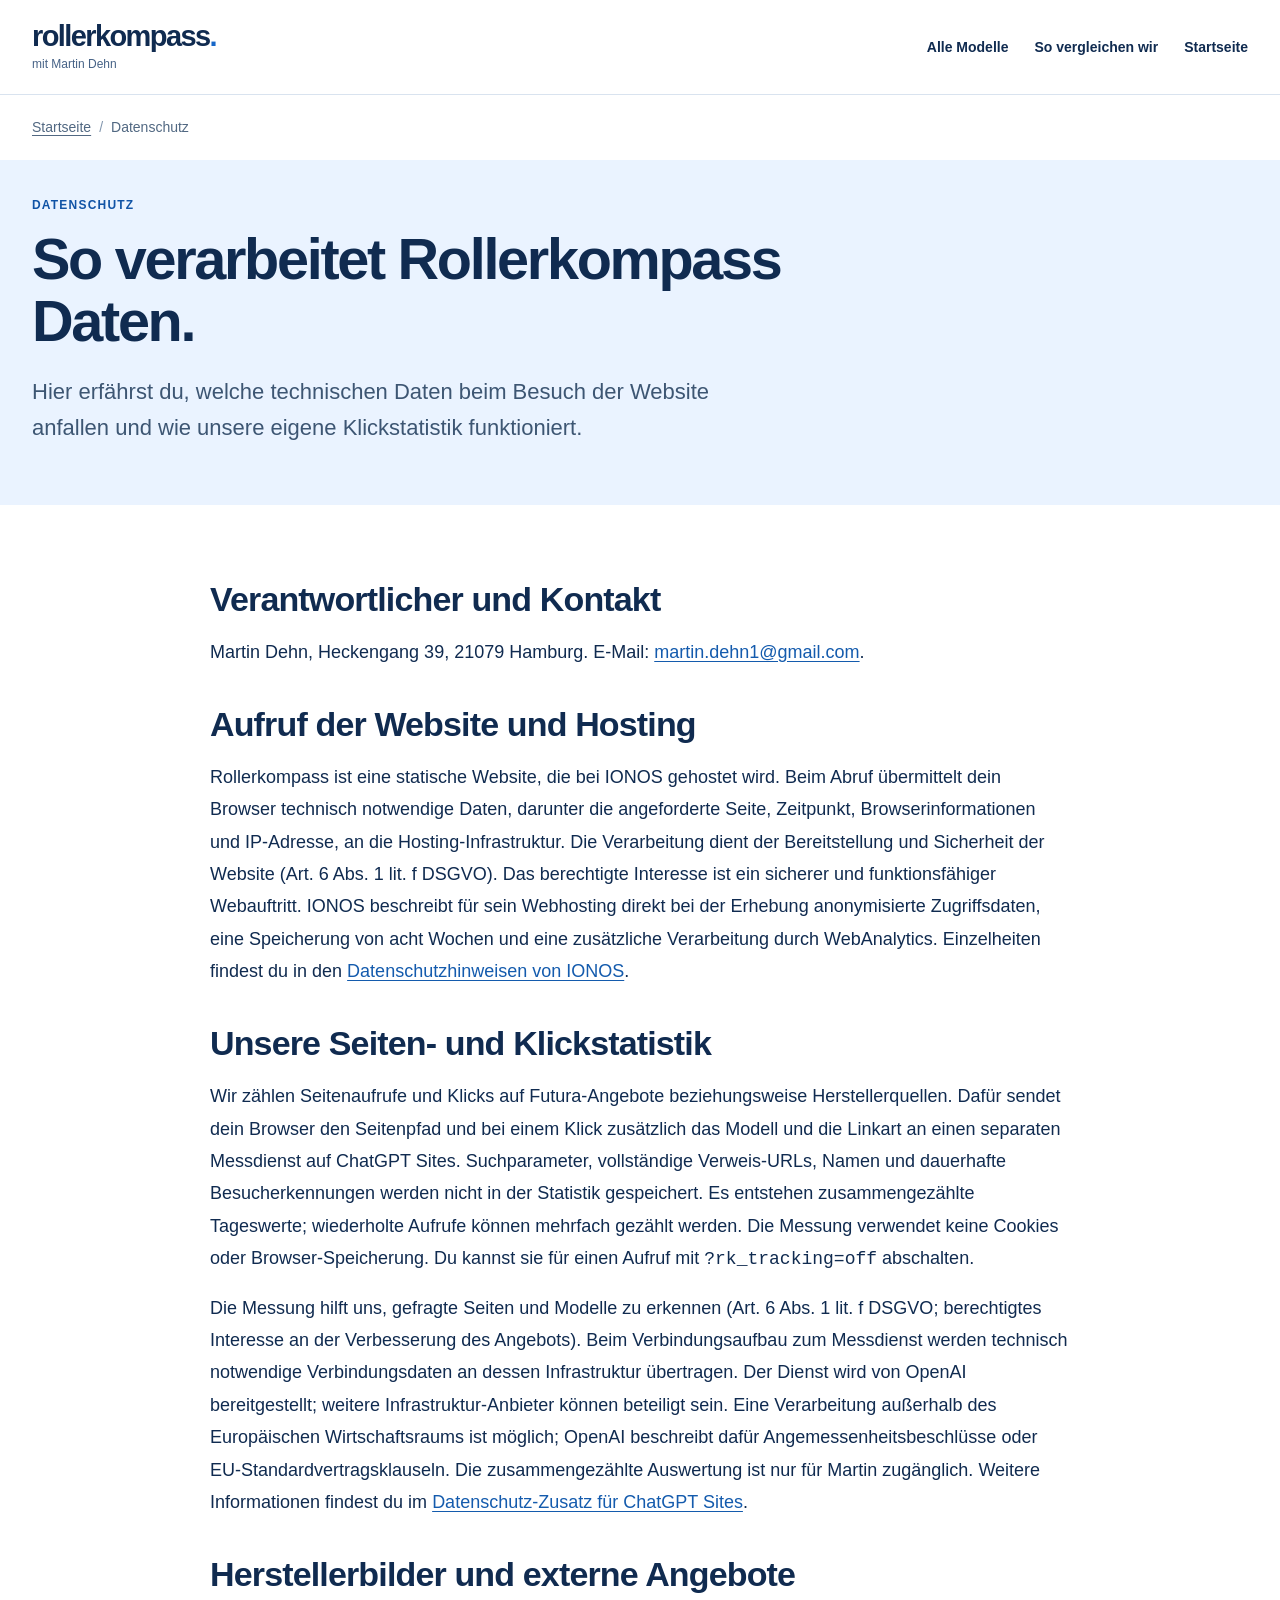
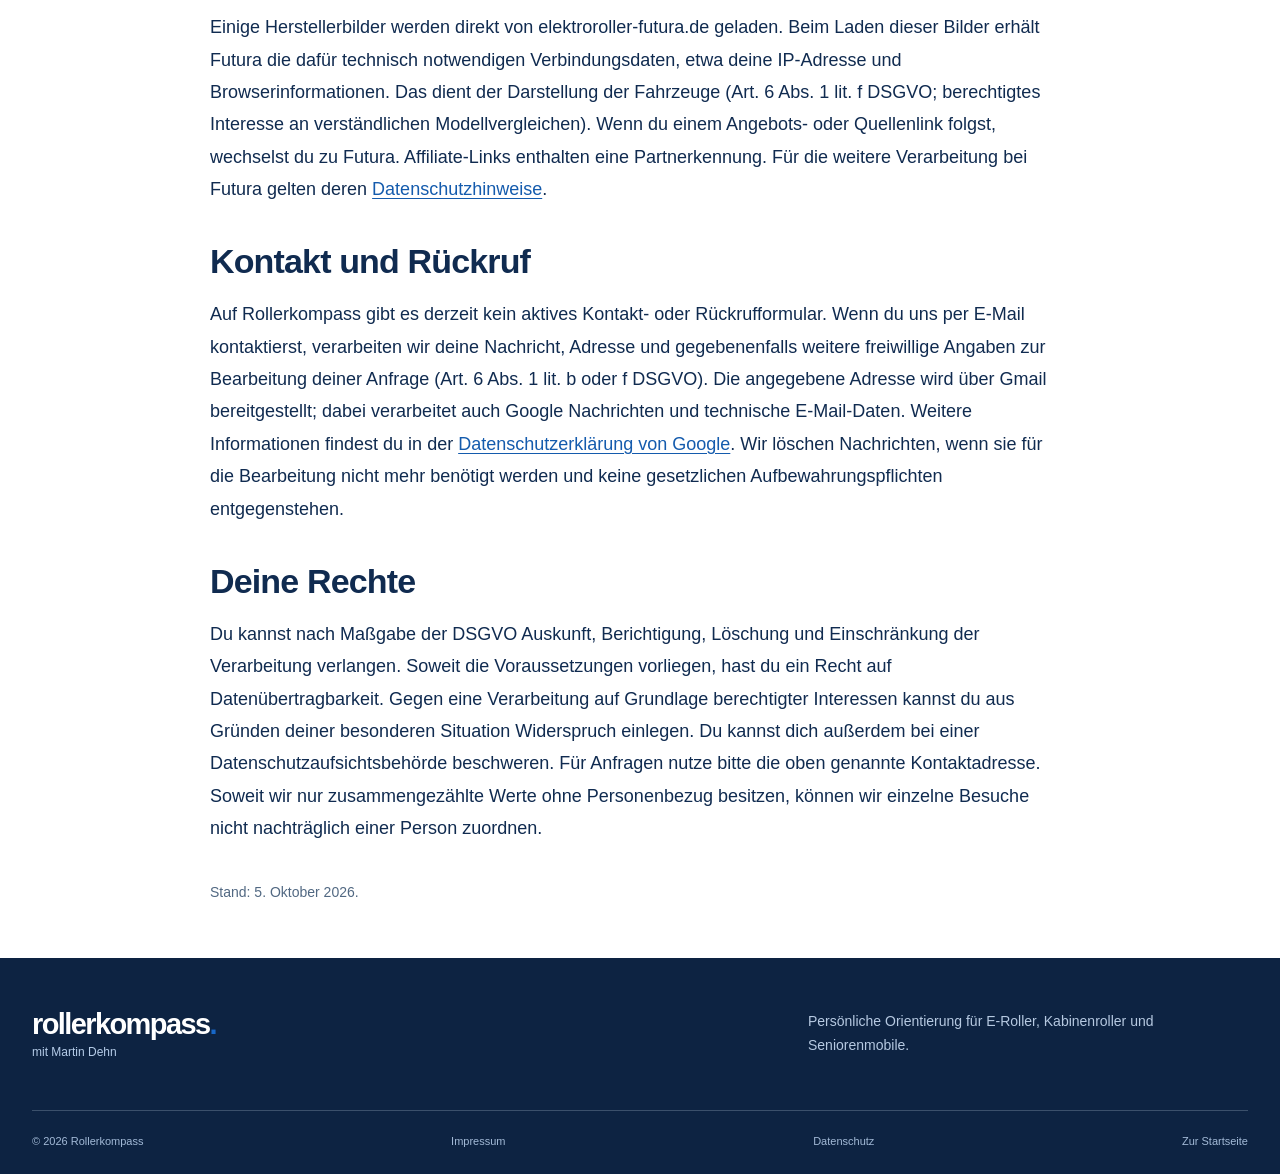
==== commit a6faa710: "Add Rollerkompass imprint and site links" ====
--- a/datenschutz/index.html
+++ b/datenschutz/index.html
@@ -25,6 +25,6 @@
       <p class="editorial-note">Stand: 5. Oktober 2026.</p>
     </div>
   </main>
-  <footer class="footer"><div class="shell footer-main"><a class="brand footer-brand" href="/"><span class="brand-word">rollerkompass<span>.</span></span><small>mit Martin Dehn</small></a><p>Persönliche Orientierung für E-Roller, Kabinenroller und Seniorenmobile.</p></div><div class="shell footer-bottom"><span>© 2026 Rollerkompass</span><a href="/datenschutz/" aria-current="page">Datenschutz</a><a href="/">Zur Startseite</a></div></footer>
+  <footer class="footer"><div class="shell footer-main"><a class="brand footer-brand" href="/"><span class="brand-word">rollerkompass<span>.</span></span><small>mit Martin Dehn</small></a><p>Persönliche Orientierung für E-Roller, Kabinenroller und Seniorenmobile.</p></div><div class="shell footer-bottom"><span>© 2026 Rollerkompass</span><a href="/impressum/">Impressum</a><a href="/datenschutz/" aria-current="page">Datenschutz</a><a href="/">Zur Startseite</a></div></footer>
 </body>
 </html>
